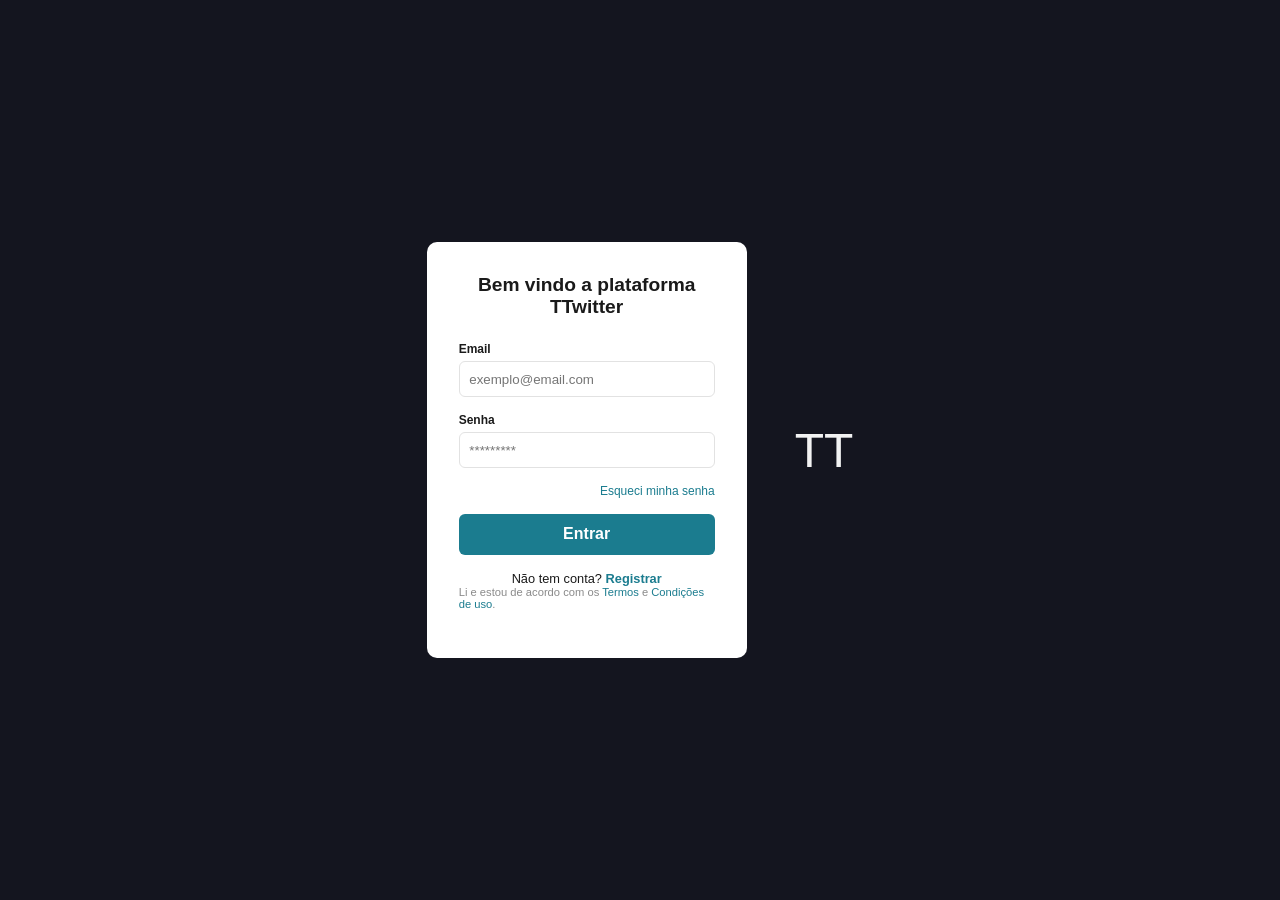
==== index.html @ db4c4bc1 "fix: valores de action mudados para o reste de navegação" ====
<!DOCTYPE html>
<html lang="pt-BR">
<head>
    <meta charset="UTF-8">
    <meta name="viewport" content="width=device-width, initial-scale=1.0">
    <title>Login | TTwitter</title>
    <meta name="description" content="Entre na sua conta do TTwitter">
    <link rel="stylesheet" href="style.css">
</head>

<body>
    <main class="auth-main">

        <section class="auth-card">
            <h1>Bem vindo a plataforma TTwitter</h1>

            <form action="home.html" method="get">
                <div class="form-group">
                    <label for="email">Email</label>
                    <input type="email" id="email" placeholder="exemplo@email.com" required>
                </div>

                <div class="form-group">
                    <label for="senha">Senha</label>
                    <input type="password" id="senha" placeholder="*********" required>
                </div>

                <a href="#" class="forgot-password">Esqueci minha senha</a>
                <button type="submit" class="btn-primary">Entrar</button>
            </form>

            <p class="auth-switch">Não tem conta? <a href="cadastro.html">Registrar</a></p>
            <p class="terms">Li e estou de acordo com os <a href="#">Termos</a> e <a href="#">Condições de uso</a>.</p>
        </section>

         <p class="logo">TT</p>

    </main>
</body>
</html>
---- style.css ----
* { margin: 0; padding: 0; box-sizing: border-box; }

:root {
  --bg: #14151f;
  --card-bg: #ffffff;
  --text-dark: #1a1a1a;
  --text-light: #f2f2f2;
  --muted: #8a8a8a;
  --primary: #1b7c8f;
  --border: #e2e2e2;
  --radius: 10px;
}

body {
  font-family: Arial, sans-serif;
  background-color: var(--bg);
  color: var(--text-light);
}

a { color: inherit; text-decoration: none; }
button { font: inherit; cursor: pointer; border: none; }

.auth-main {
  min-height: 100vh;
  display: flex;
  align-items: center;
  justify-content: center;
  gap: 3rem;
  padding: 2rem 1rem;
}

.auth-card {
  background-color: var(--card-bg);
  color: var(--text-dark);
  width: 100%;
  max-width: 320px;
  padding: 2rem;
  border-radius: var(--radius);
}

.auth-card h1 { text-align: center; font-size: 1.2rem; margin-bottom: 1.5rem; }

.form-group { margin-bottom: 1rem; }
.form-group label { display: block; font-size: 0.75rem; font-weight: bold; margin-bottom: 0.3rem; }
.form-group input {
  width: 100%;
  padding: 0.6rem;
  border: 1px solid var(--border);
  border-radius: 6px;
}

.forgot-password {
  display: block;
  text-align: right;
  font-size: 0.75rem;
  color: var(--primary);
  margin-bottom: 1rem;
}

.terms { font-size: 0.7rem; color: var(--muted); margin-bottom: 1rem; }
.terms a { color: var(--primary); }

.btn-primary {
  width: 100%;
  background-color: var(--primary);
  color: #fff;
  padding: 0.7rem;
  border-radius: 6px;
  font-weight: bold;
}

.auth-switch { text-align: center; font-size: 0.8rem; margin-top: 1rem; }
.auth-switch a { color: var(--primary); font-weight: bold; }

.logo { font-size: 3rem; text-align: center; }

/* ---------- Home ---------- */
.home-header {
  display: flex;
  align-items: center;
  gap: 1rem;
  padding: 0.8rem 1.5rem;
}

.search-box {
  flex: 1;
  max-width: 480px;
  background-color: #fff;
  border-radius: 20px;
  padding: 0.4rem 0.9rem;
}

.search-box input { border: none; outline: none; width: 100%; }

.home-layout {
  display: grid;
  grid-template-columns: 60px 1fr 240px;
  gap: 1.5rem;
  max-width: 1100px;
  margin: 0 auto;
  padding: 1.5rem;
}

.side-nav {
  display: flex;
  flex-direction: column;
  gap: 1.5rem;
  align-items: center;
  font-size: 1.4rem;
}

.feed { display: flex; flex-direction: column; gap: 1.2rem; }

.compose-box {
  background-color: var(--card-bg);
  color: var(--text-dark);
  border-radius: var(--radius);
  padding: 1rem;
}

.compose-box textarea {
  width: 100%;
  border: none;
  resize: none;
  font: inherit;
  min-height: 45px;
  outline: none;
}

.compose-actions {
  display: flex;
  justify-content: space-between;
  align-items: center;
  margin-top: 0.6rem;
}

.compose-tools { font-size: 1.2rem; }
.compose-actions .btn-primary { width: auto; padding: 0.4rem 1.3rem; }

.post {
  background-color: var(--card-bg);
  color: var(--text-dark);
  border-radius: var(--radius);
  overflow: hidden;
}

.post-image {
  width: 100%;
  aspect-ratio: 4 / 3;
  background-color: #d9d9d9;
  display: flex;
  align-items: center;
  justify-content: center;
  color: var(--muted);
}

.post-body { padding: 0.9rem 1rem; }

.post-author { display: flex; align-items: center; gap: 0.6rem; margin-bottom: 0.6rem; }

.avatar {
  width: 32px;
  height: 32px;
  border-radius: 50%;
  background-color: var(--primary);
  color: #fff;
  display: flex;
  align-items: center;
  justify-content: center;
  font-weight: bold;
}

.post-author span { font-weight: bold; font-size: 0.85rem; }
.post-actions { display: flex; gap: 0.9rem; margin-left: auto; font-size: 1.1rem; }
.post-text { font-size: 0.8rem; color: var(--muted); }

.suggestions h2 { font-size: 0.9rem; margin-bottom: 0.9rem; }
.suggestions ul { list-style: none; display: flex; flex-direction: column; gap: 0.8rem; }
.suggestions li { display: flex; align-items: center; gap: 0.6rem; font-size: 0.8rem; }
.suggestions li span { flex: 1; }
.btn-add { background: none; color: var(--primary); font-weight: bold; }

@media (max-width: 700px) {
  .auth-main { flex-direction: column; }

  .home-layout { grid-template-columns: 1fr; padding: 1rem; }
  .suggestions { display: none; }
  .side-nav { flex-direction: row; justify-content: center; gap: 2rem; }
}
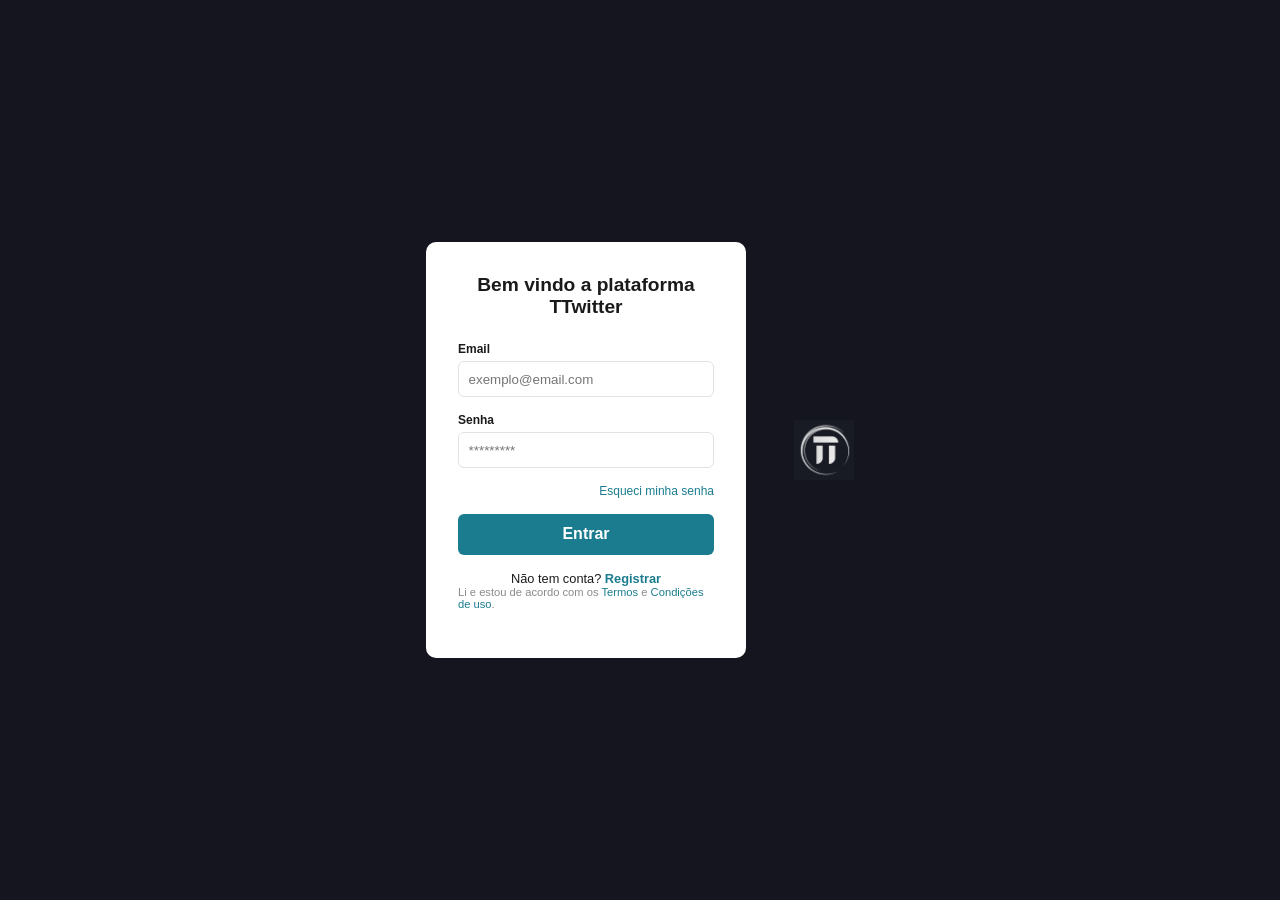
==== commit edaaefef: "feature: fotos de logo e post adicionadas" ====
--- a/index.html
+++ b/index.html
@@ -33,7 +33,7 @@
             <p class="terms">Li e estou de acordo com os <a href="#">Termos</a> e <a href="#">Condições de uso</a>.</p>
         </section>
 
-         <p class="logo">TT</p>
+         <img src="assets/logoTTwitter.png" alt="Logo TTwitter" class="logo" style="width: 60px;">
 
     </main>
 </body>
--- a/style.css
+++ b/style.css
@@ -147,11 +147,7 @@
 .post-image {
   width: 100%;
   aspect-ratio: 4 / 3;
-  background-color: #d9d9d9;
-  display: flex;
-  align-items: center;
-  justify-content: center;
-  color: var(--muted);
+  object-fit: cover;
 }
 
 .post-body { padding: 0.9rem 1rem; }
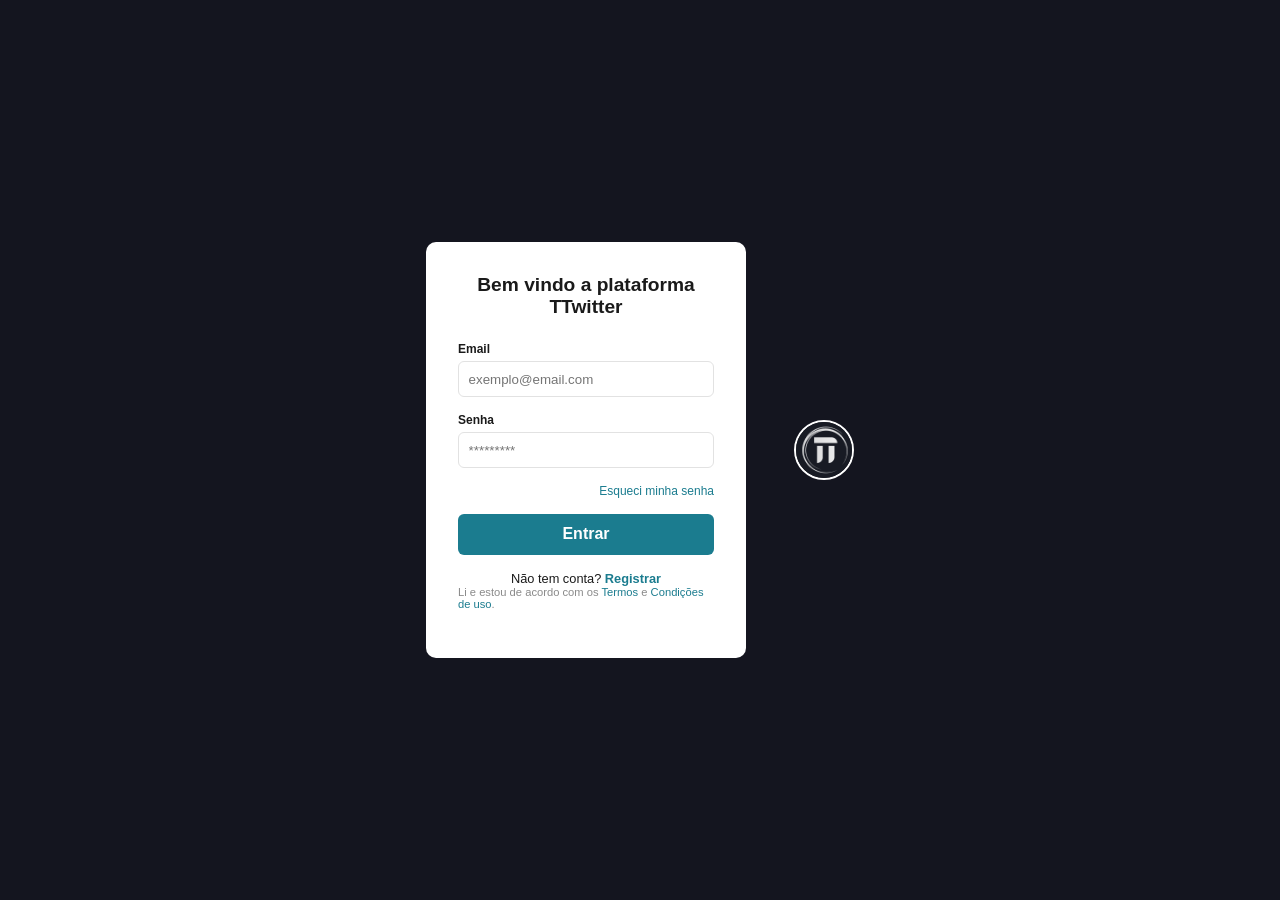
==== commit 6cd51cbe: "fix: mudanças de estilo para se aproximar do protótipo figma" ====
--- a/index.html
+++ b/index.html
@@ -17,12 +17,12 @@
             <form action="home.html" method="get">
                 <div class="form-group">
                     <label for="email">Email</label>
-                    <input type="email" id="email" placeholder="exemplo@email.com" required>
+                    <input type="email" id="email" name="email" placeholder="exemplo@email.com" required>
                 </div>
 
                 <div class="form-group">
                     <label for="senha">Senha</label>
-                    <input type="password" id="senha" placeholder="*********" required>
+                    <input type="password" id="senha" name="senha" placeholder="*********" required>
                 </div>
 
                 <a href="#" class="forgot-password">Esqueci minha senha</a>
@@ -33,7 +33,7 @@
             <p class="terms">Li e estou de acordo com os <a href="#">Termos</a> e <a href="#">Condições de uso</a>.</p>
         </section>
 
-         <img src="assets/logoTTwitter.png" alt="Logo TTwitter" class="logo" style="width: 60px;">
+         <img src="assets/logoTTwitter.png" alt="Logo TTwitter" class="logo">
 
     </main>
 </body>
--- a/style.css
+++ b/style.css
@@ -72,9 +72,15 @@
 .auth-switch { text-align: center; font-size: 0.8rem; margin-top: 1rem; }
 .auth-switch a { color: var(--primary); font-weight: bold; }
 
-.logo { font-size: 3rem; text-align: center; }
-
-/* ---------- Home ---------- */
+.logo {
+  width: 60px;
+  height: 60px;
+  border: 2px solid #fff;
+  border-radius: 50%;
+  object-fit: cover;
+  flex-shrink: 0;
+}
+
 .home-header {
   display: flex;
   align-items: center;
@@ -84,13 +90,32 @@
 
 .search-box {
   flex: 1;
-  max-width: 480px;
-  background-color: #fff;
+  max-width: 600px;
+  background-color: #1e1f2b;
+  border: 1px solid #33344a;
   border-radius: 20px;
   padding: 0.4rem 0.9rem;
-}
-
-.search-box input { border: none; outline: none; width: 100%; }
+  display: flex;
+  align-items: center;
+  justify-content: space-between;
+  gap: 0.5rem;
+}
+
+.search-box input {
+  border: none;
+  outline: none;
+  flex: 1;
+  background: transparent;
+  color: #f2f2f2;
+}
+
+.search-box svg {
+    flex-shrink: 0;
+}
+
+.search-box input::placeholder {
+  color: #8a8a8a;
+}
 
 .home-layout {
   display: grid;
@@ -112,19 +137,22 @@
 .feed { display: flex; flex-direction: column; gap: 1.2rem; }
 
 .compose-box {
-  background-color: var(--card-bg);
-  color: var(--text-dark);
+  background-color: transparent;
+  color: var(--text-light);
   border-radius: var(--radius);
   padding: 1rem;
+  border: 1px solid #33344a;
 }
 
 .compose-box textarea {
-  width: 100%;
+  background: transparent;
+  color: var(--text-light);
   border: none;
-  resize: none;
-  font: inherit;
-  min-height: 45px;
   outline: none;
+}
+
+.compose-box textarea::placeholder {
+  color: var(--muted);
 }
 
 .compose-actions {
@@ -138,10 +166,10 @@
 .compose-actions .btn-primary { width: auto; padding: 0.4rem 1.3rem; }
 
 .post {
-  background-color: var(--card-bg);
-  color: var(--text-dark);
+  background-color: transparent;
   border-radius: var(--radius);
   overflow: hidden;
+  border: 1px solid #33344a;
 }
 
 .post-image {
@@ -150,7 +178,11 @@
   object-fit: cover;
 }
 
-.post-body { padding: 0.9rem 1rem; }
+
+.post-body {
+  padding: 0.9rem 1rem;
+  color: var(--text-light);
+}
 
 .post-author { display: flex; align-items: center; gap: 0.6rem; margin-bottom: 0.6rem; }
 
@@ -158,15 +190,13 @@
   width: 32px;
   height: 32px;
   border-radius: 50%;
-  background-color: var(--primary);
-  color: #fff;
-  display: flex;
-  align-items: center;
-  justify-content: center;
-  font-weight: bold;
-}
-
-.post-author span { font-weight: bold; font-size: 0.85rem; }
+  background-color: #cfcfcf;
+  flex-shrink: 0;
+}
+
+.post-author span {
+  color: var(--text-light);
+}
 .post-actions { display: flex; gap: 0.9rem; margin-left: auto; font-size: 1.1rem; }
 .post-text { font-size: 0.8rem; color: var(--muted); }
 
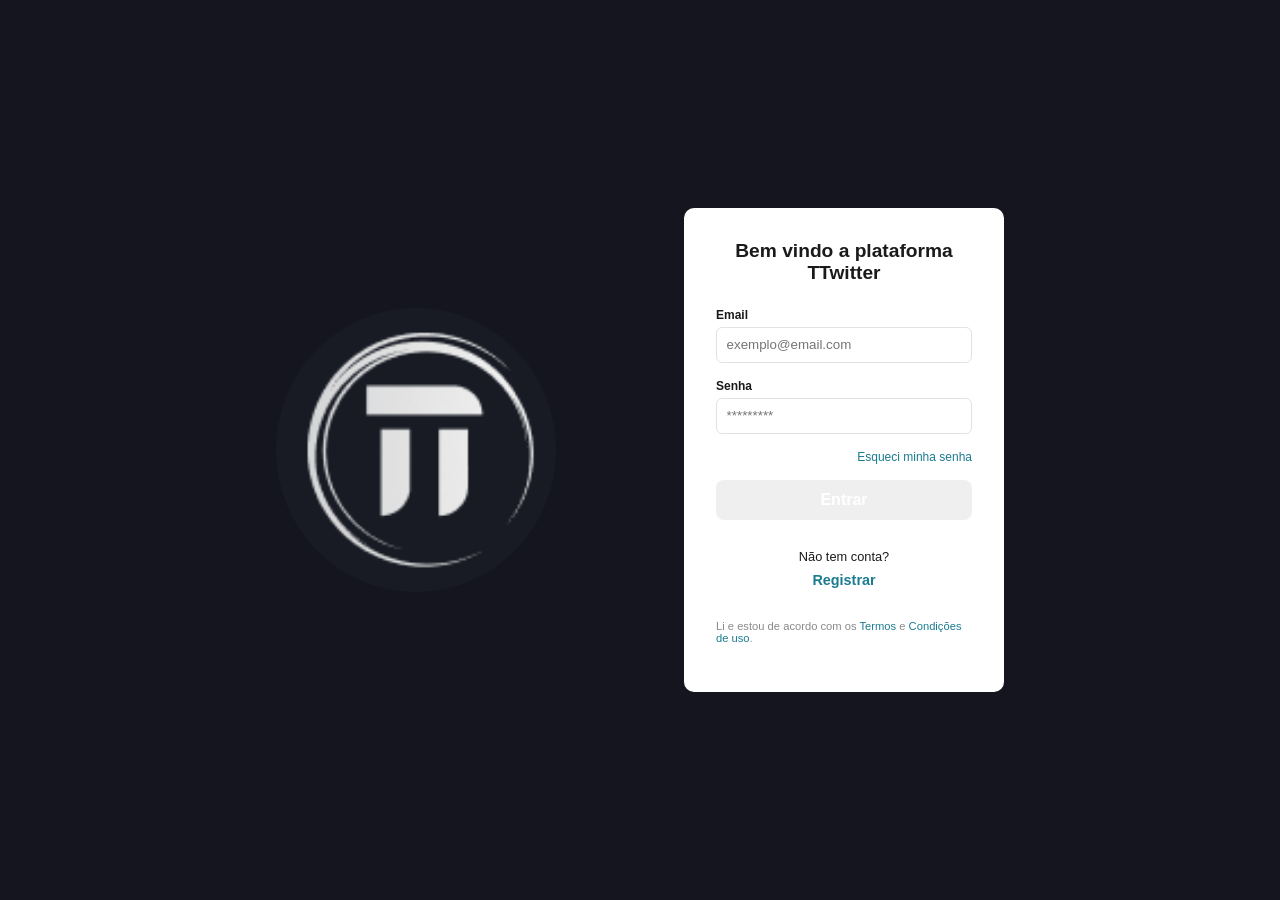
==== commit ea04b1fc: "fix: conserta lado da logo na tela de login" ====
--- a/index.html
+++ b/index.html
@@ -29,7 +29,7 @@
                 <button type="submit" class="btn-primary">Entrar</button>
             </form>
 
-            <p class="auth-switch">Não tem conta? <a href="cadastro.html">Registrar</a></p>
+            <p class="auth-switch">Não tem conta? <a href="cadastro.html" class="btn-secondary">Registrar</a></p>
             <p class="terms">Li e estou de acordo com os <a href="#">Termos</a> e <a href="#">Condições de uso</a>.</p>
         </section>
 
--- a/style.css
+++ b/style.css
@@ -25,8 +25,15 @@
   display: flex;
   align-items: center;
   justify-content: center;
-  gap: 3rem;
-  padding: 2rem 1rem;
+  gap: 8rem;
+  padding: 2rem;
+}
+
+.auth-main .logo {
+    order: -1;
+    width: 280px;
+    height: auto;
+    border: none;
 }
 
 .auth-card {
@@ -62,11 +69,24 @@
 
 .btn-primary {
   width: 100%;
-  background-color: var(--primary);
+  background-color: 0d5c6f;
   color: #fff;
   padding: 0.7rem;
-  border-radius: 6px;
+  border-radius: 8px;
   font-weight: bold;
+  margin-bottom: 0.8rem;
+}
+
+.btn-secondary {
+  display: block;
+  width: 100%;
+  text-align: center;
+  background-color: transparent;
+  color: #0d5c6f;
+  padding: 0.5rem;
+  font-weight: bold;
+  font-size: 0.9rem;
+  margin-bottom: 1.5rem;
 }
 
 .auth-switch { text-align: center; font-size: 0.8rem; margin-top: 1rem; }
@@ -208,8 +228,25 @@
 
 @media (max-width: 700px) {
   .auth-main { flex-direction: column; }
-
-  .home-layout { grid-template-columns: 1fr; padding: 1rem; }
-  .suggestions { display: none; }
-  .side-nav { flex-direction: row; justify-content: center; gap: 2rem; }
+  .home-layout {
+     grid-template-columns: 1fr;
+     padding: 1rem;
+     padding-bottom: 5rem;
+    }
+  .side-nav {
+    position: fixed;
+    bottom: 0;
+    left: 0;
+    right: 0;
+    flex-direction: row;
+    justify-content: space-arount;
+    background-color: 1e1f2b;
+    border-top: 1px solid #33344a;
+    padding: 0.8rem 0;
+  }
+  .suggestions {
+    display: block;
+    order: -1;
+  }
+  
 }
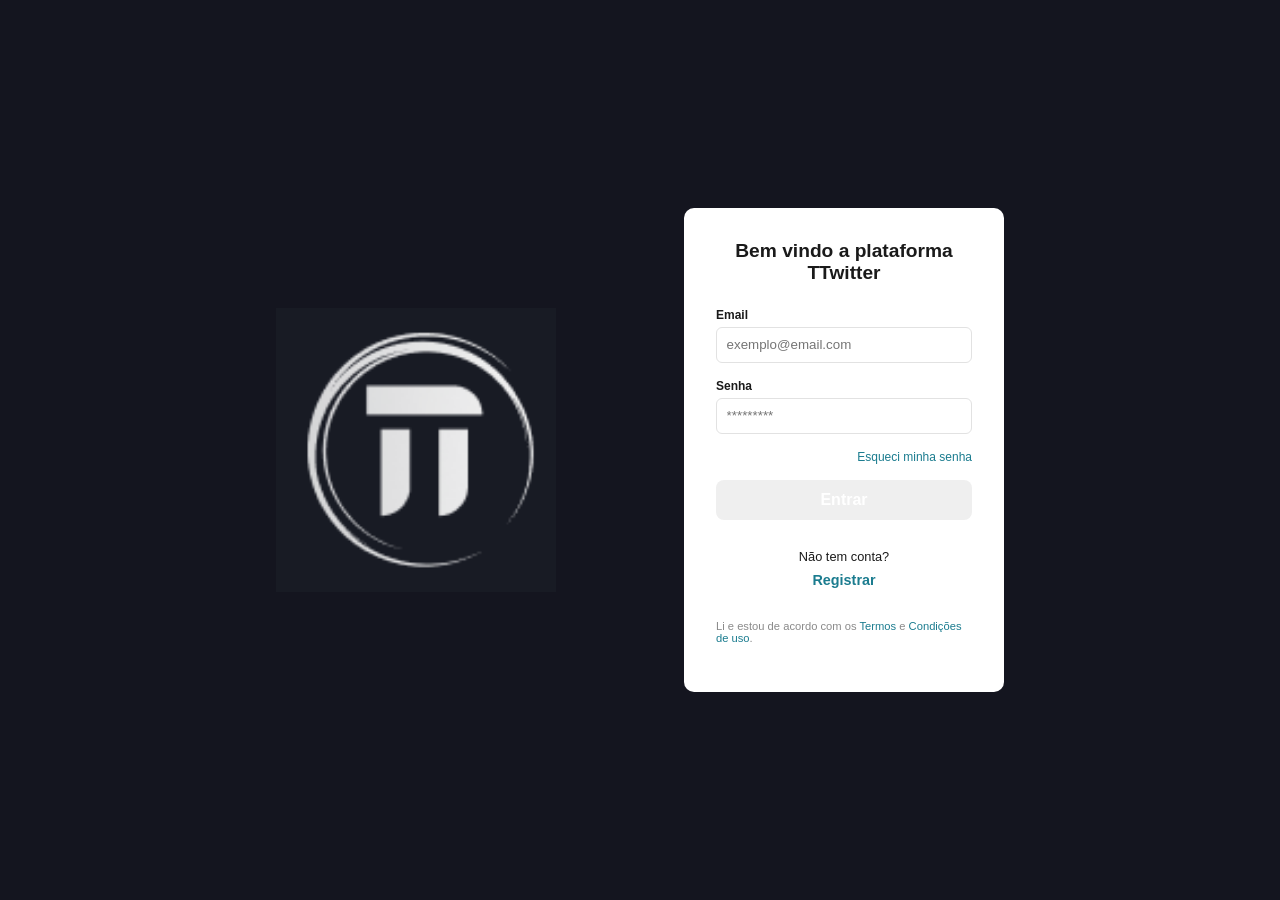
==== commit 26fa2488: "fix: ajusta a logo do cadastro em desktop e em mobile" ====
--- a/index.html
+++ b/index.html
@@ -33,7 +33,7 @@
             <p class="terms">Li e estou de acordo com os <a href="#">Termos</a> e <a href="#">Condições de uso</a>.</p>
         </section>
 
-         <img src="assets/logoTTwitter.png" alt="Logo TTwitter" class="logo">
+         <img src="assets/logoTTwitter.png" alt="Logo TTwitter" class="logo-login" style="width: 280px;">
 
     </main>
 </body>
--- a/style.css
+++ b/style.css
@@ -29,11 +29,17 @@
   padding: 2rem;
 }
 
-.auth-main .logo {
+.logo-login {
     order: -1;
     width: 280px;
     height: auto;
     border: none;
+}
+
+.logo-cadastro {
+    order: 2;
+    width: 280px;
+    height: auto;
 }
 
 .auth-card {
@@ -93,8 +99,8 @@
 .auth-switch a { color: var(--primary); font-weight: bold; }
 
 .logo {
-  width: 60px;
-  height: 60px;
+  width: 40px;
+  height: 40px;
   border: 2px solid #fff;
   border-radius: 50%;
   object-fit: cover;
@@ -227,7 +233,19 @@
 .btn-add { background: none; color: var(--primary); font-weight: bold; }
 
 @media (max-width: 700px) {
-  .auth-main { flex-direction: column; }
+  .auth-main {
+    flex-direction: column !important;
+    gap: 1.5rem !important;
+  }
+  .logo-login{
+    width: 120px !important;
+    height: auto !important;
+  }
+  .logo-cadastro{
+    order: -1;
+    width: 120px;
+    margin-bottom: 1rem;
+  }
   .home-layout {
      grid-template-columns: 1fr;
      padding: 1rem;
@@ -239,10 +257,12 @@
     left: 0;
     right: 0;
     flex-direction: row;
-    justify-content: space-arount;
+    justify-content: space-around;
+    align-items: center;
     background-color: 1e1f2b;
     border-top: 1px solid #33344a;
     padding: 0.8rem 0;
+    gap: 0;
   }
   .suggestions {
     display: block;
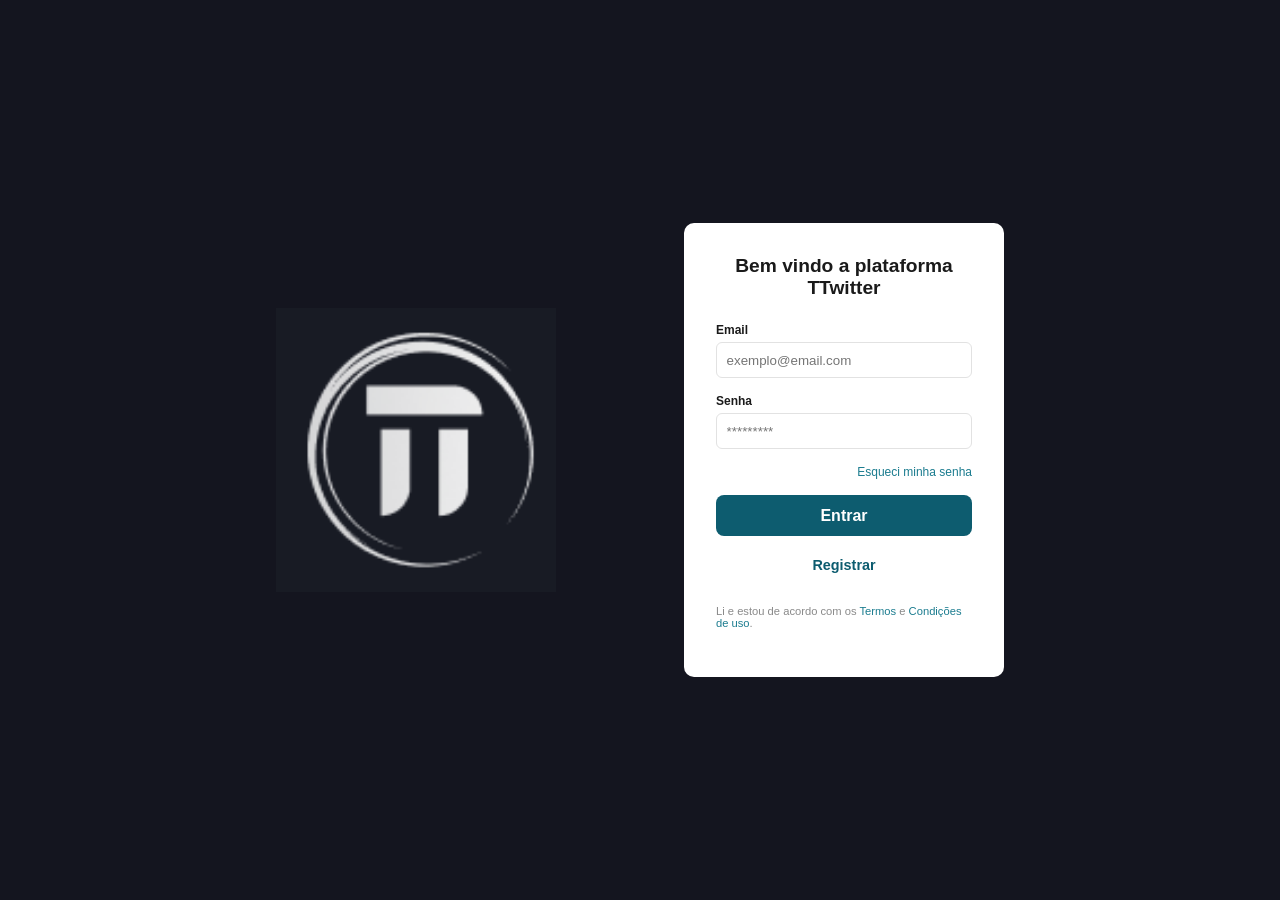
==== commit fff184de: "fix: tira texto inexistente no protótipo figma" ====
--- a/index.html
+++ b/index.html
@@ -29,7 +29,7 @@
                 <button type="submit" class="btn-primary">Entrar</button>
             </form>
 
-            <p class="auth-switch">Não tem conta? <a href="cadastro.html" class="btn-secondary">Registrar</a></p>
+            <a href="cadastro.html" class="btn-secondary">Registrar</a>
             <p class="terms">Li e estou de acordo com os <a href="#">Termos</a> e <a href="#">Condições de uso</a>.</p>
         </section>
 
--- a/style.css
+++ b/style.css
@@ -75,7 +75,7 @@
 
 .btn-primary {
   width: 100%;
-  background-color: 0d5c6f;
+  background-color: #0d5c6f;
   color: #fff;
   padding: 0.7rem;
   border-radius: 8px;
@@ -259,7 +259,7 @@
     flex-direction: row;
     justify-content: space-around;
     align-items: center;
-    background-color: 1e1f2b;
+    background-color: #1e1f2b;
     border-top: 1px solid #33344a;
     padding: 0.8rem 0;
     gap: 0;
